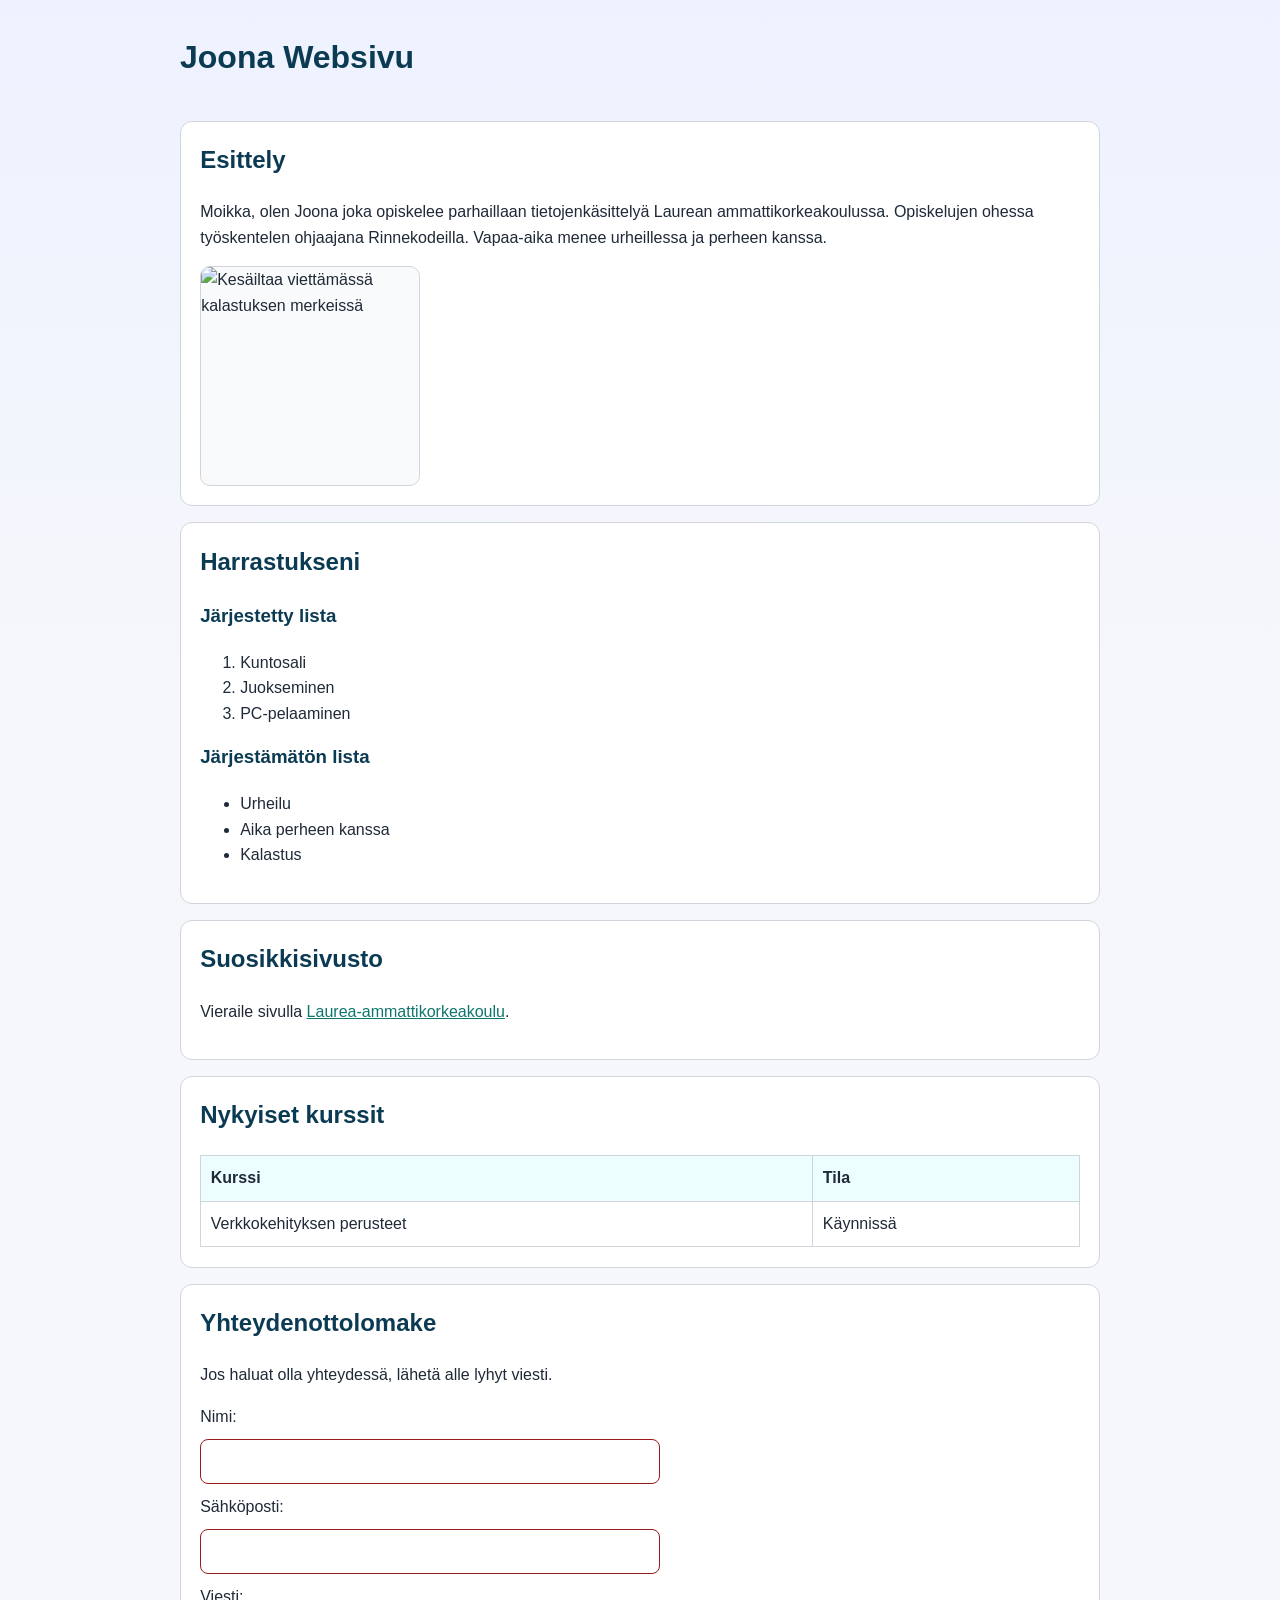
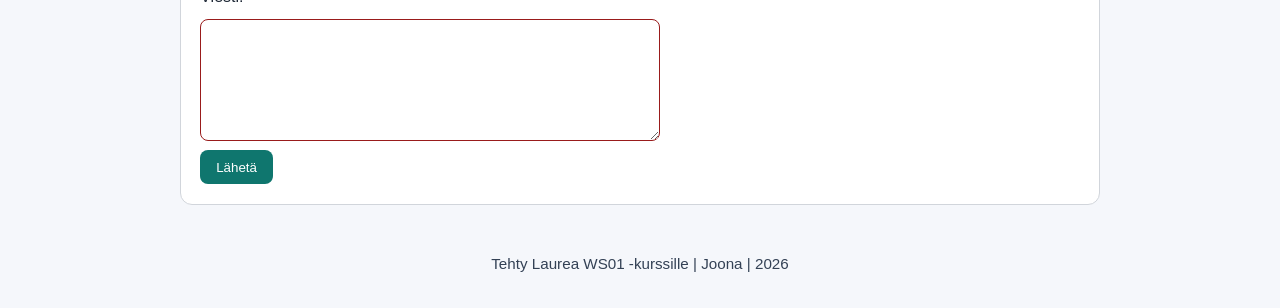
==== ws01/index.html @ d9d29f17 "Add WS01 baseline folder structure" ====
<!DOCTYPE html>
<html lang="fi">

<head>
    <meta charset="UTF-8">
    <meta name="viewport" content="width=device-width, initial-scale=1.0">
    <meta http-equiv="Content-Security-Policy"
        content="default-src 'self'; img-src 'self' data: https:; style-src 'self'; form-action 'self' https://formsubmit.co; base-uri 'none'; object-src 'none'; frame-ancestors 'none'; upgrade-insecure-requests">
    <meta name="referrer" content="strict-origin-when-cross-origin">
    <title>Joona Webisivu</title>
    <link rel="stylesheet" href="styles.css">
</head>

<body>
    <header>
        <h1>Joona Websivu</h1>
    </header>

    <main>
        <section aria-labelledby="about-me-heading">
            <h2 id="about-me-heading">Esittely</h2>
            <p>
                Moikka, olen Joona joka opiskelee parhaillaan tietojenkäsittelyä Laurean ammattikorkeakoulussa.
                Opiskelujen ohessa työskentelen ohjaajana Rinnekodeilla. Vapaa-aika menee urheillessa ja perheen kanssa.
            </p>
            <img src="images/20250708_213946.jpg" alt="Kesäiltaa viettämässä kalastuksen merkeissä" width="220"
                height="220">
        </section>

        <section aria-labelledby="list-heading">
            <h2 id="list-heading">Harrastukseni</h2>

            <h3>Järjestetty lista</h3>
            <ol>
                <li>Kuntosali</li>
                <li>Juokseminen</li>
                <li>PC-pelaaminen</li>
            </ol>

            <h3>Järjestämätön lista</h3>
            <ul>
                <li>Urheilu</li>
                <li>Aika perheen kanssa</li>
                <li>Kalastus</li>
            </ul>
        </section>

        <section aria-labelledby="link-heading">
            <h2 id="link-heading">Suosikkisivusto</h2>
            <p>
                Vieraile sivulla
                <a href="https://www.laurea.fi" target="_blank" rel="noopener noreferrer">Laurea-ammattikorkeakoulu</a>.
            </p>
        </section>

        <section aria-labelledby="table-heading">
            <h2 id="table-heading">Nykyiset kurssit</h2>
            <table>
                <thead>
                    <tr>
                        <th>Kurssi</th>
                        <th>Tila</th>
                    </tr>
                </thead>
                <tbody>
                    <tr>
                        <td>Verkkokehityksen perusteet</td>
                        <td>Käynnissä</td>
                    </tr>
                </tbody>
            </table>
        </section>

        <section aria-labelledby="form-heading">
            <h2 id="form-heading">Yhteydenottolomake</h2>
            <p>Jos haluat olla yhteydessä, lähetä alle lyhyt viesti.</p>
            <form action="https://formsubmit.co/joonajehkonen1996@gmail.com" method="post">
                <input type="hidden" name="_subject" value="Uusi viesti Joona Websivu -lomakkeesta">
                <input type="hidden" name="_template" value="table">
                <input type="hidden" name="_next" value="https://jehkis.github.io/verkkosivu_teht-v-/kiitos.html">
                <input type="text" name="_honey" class="hp-field" tabindex="-1" autocomplete="off">
                <label for="name">Nimi:</label>
                <input type="text" id="name" name="name" autocomplete="name" minlength="2" maxlength="80" required>

                <label for="email">Sähköposti:</label>
                <input type="email" id="email" name="email" autocomplete="email" maxlength="120" required>

                <label for="message">Viesti:</label>
                <textarea id="message" name="message" rows="4" minlength="10" maxlength="1000" required></textarea>

                <input type="submit" value="Lähetä">
            </form>
        </section>
    </main>

    <footer>
        <p>Tehty Laurea WS01 -kurssille | Joona | 2026</p>
    </footer>
</body>

</html>
---- ws01/styles.css ----
:root {
    --bg: #f5f7fb;
    --surface: #ffffff;
    --text: #1f2937;
    --accent: #0f766e;
    --accent-strong: #115e59;
    --ok: #166534;
    --danger: #991b1b;
    --border: #d1d5db;
}

* {
    box-sizing: border-box;
}

body {
    margin: 0;
    font-family: "Segoe UI", Tahoma, Geneva, Verdana, sans-serif;
    line-height: 1.6;
    color: var(--text);
    background: linear-gradient(180deg, #eef2ff 0%, var(--bg) 35%, var(--bg) 100%);
}

header,
main {
    width: min(920px, 92vw);
    margin: 0 auto;
}

header {
    padding: 2rem 0 1rem;
}

main {
    padding-bottom: 1rem;
}

section {
    background: var(--surface);
    border: 1px solid var(--border);
    border-radius: 12px;
    padding: 1.2rem;
    margin-bottom: 1rem;
}

h1,
h2,
h3 {
    margin-top: 0;
    color: #0b3a53;
}

img {
    display: block;
    margin-top: 0.8rem;
    max-width: 100%;
    height: auto;
    border: 1px solid var(--border);
    border-radius: 10px;
    background: #f9fafb;
}

a {
    color: var(--accent);
}

table {
    width: 100%;
    border-collapse: collapse;
}

th,
td {
    border: 1px solid var(--border);
    padding: 0.6rem;
    text-align: left;
}

th {
    background-color: #ecfeff;
}

form {
    display: grid;
    gap: 0.6rem;
    max-width: 460px;
}

.hp-field {
    position: absolute;
    left: -9999px;
    width: 1px;
    height: 1px;
    opacity: 0;
}

input[type="text"],
input[type="email"],
textarea {
    padding: 0.55rem;
    border: 1px solid var(--border);
    border-radius: 8px;
    font: inherit;
    transition: border-color 120ms ease, box-shadow 120ms ease;
}

input[type="text"]:focus,
input[type="email"]:focus,
textarea:focus {
    outline: none;
    border-color: var(--accent);
    box-shadow: 0 0 0 3px rgb(15 118 110 / 0.15);
}

input:invalid,
textarea:invalid {
    border-color: var(--danger);
}

input:valid,
textarea:valid {
    border-color: var(--ok);
}

input[type="submit"] {
    width: fit-content;
    border: none;
    border-radius: 8px;
    padding: 0.6rem 1rem;
    background: var(--accent);
    color: white;
    cursor: pointer;
}

input[type="submit"]:hover {
    background: var(--accent-strong);
}

footer {
    width: min(920px, 92vw);
    margin: 0 auto 2rem;
    text-align: center;
    color: #334155;
    font-size: 0.95rem;
}

@media (max-width: 640px) {
    header {
        padding: 1.4rem 0 0.8rem;
    }

    section {
        padding: 1rem;
        border-radius: 10px;
    }

    h1 {
        font-size: 1.5rem;
        line-height: 1.25;
    }

    h2 {
        font-size: 1.2rem;
    }

    form {
        max-width: 100%;
    }

    input[type="submit"] {
        width: 100%;
        text-align: center;
    }
}
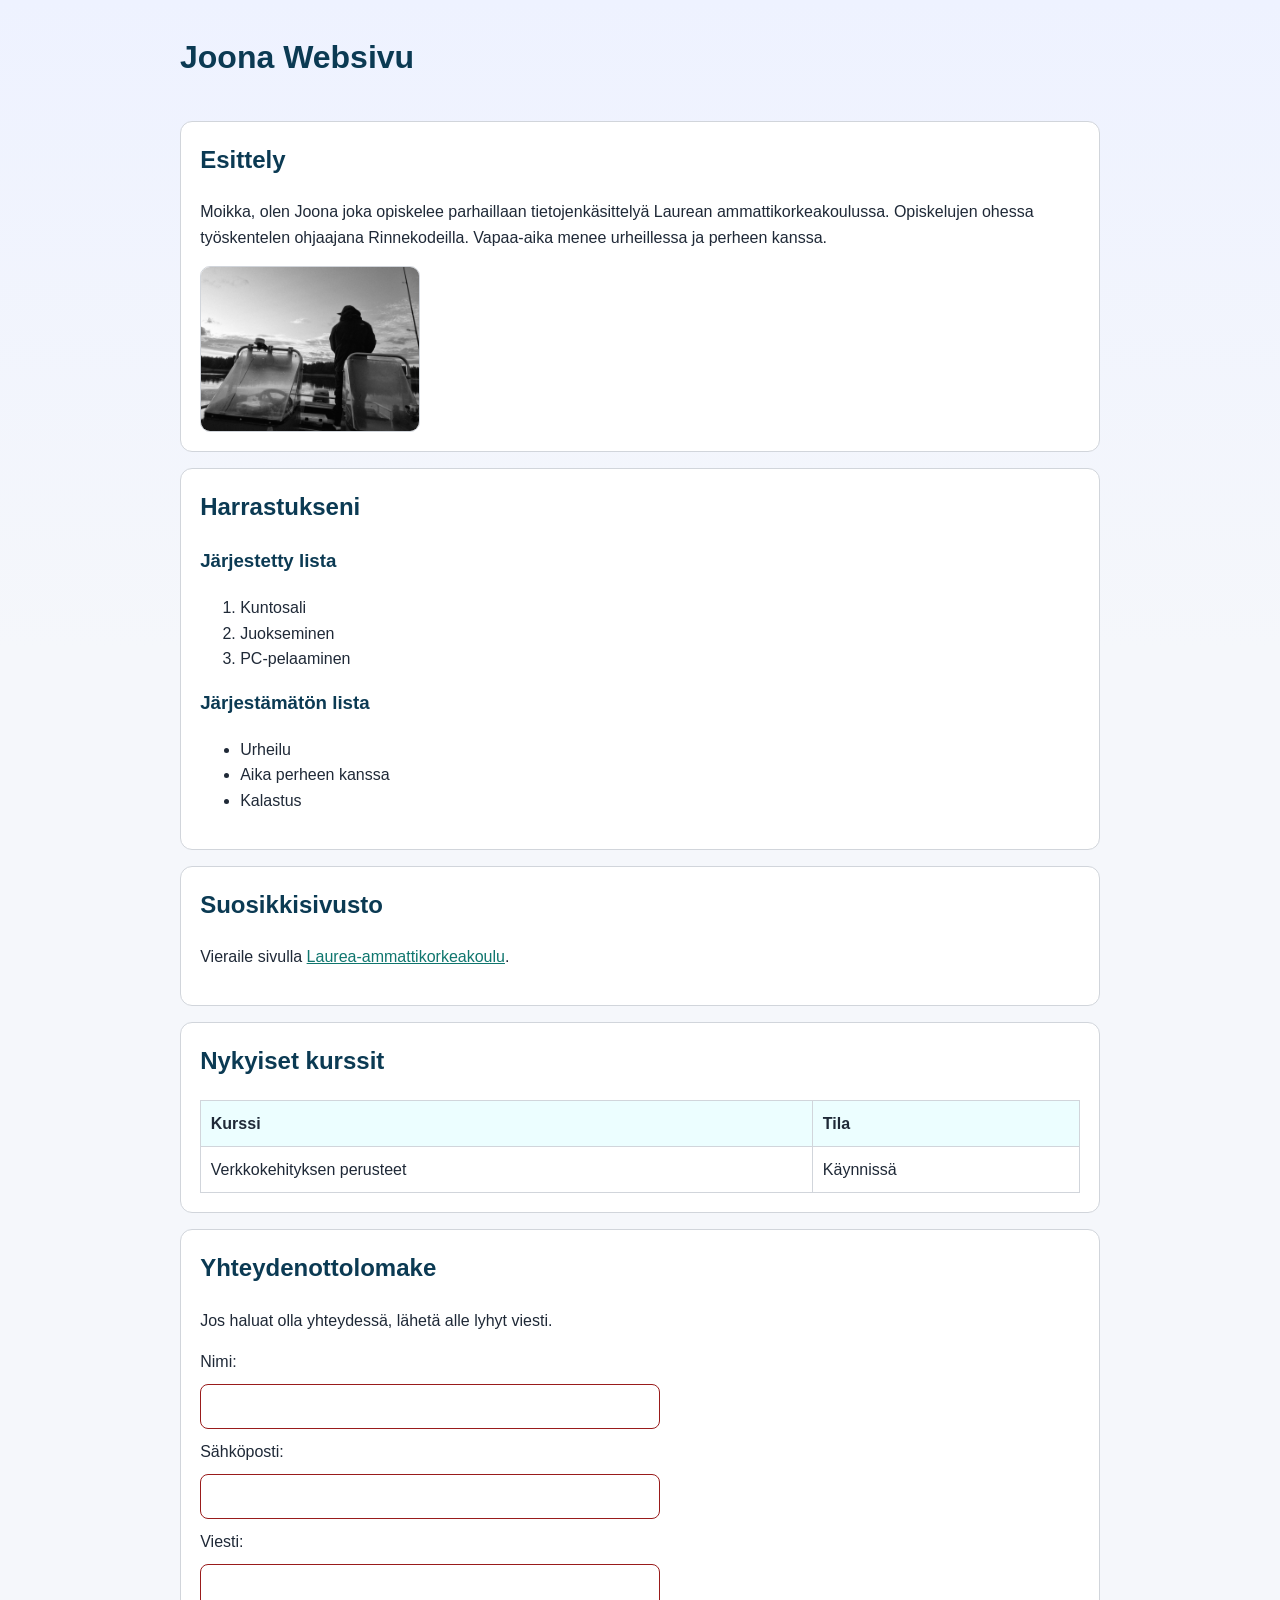
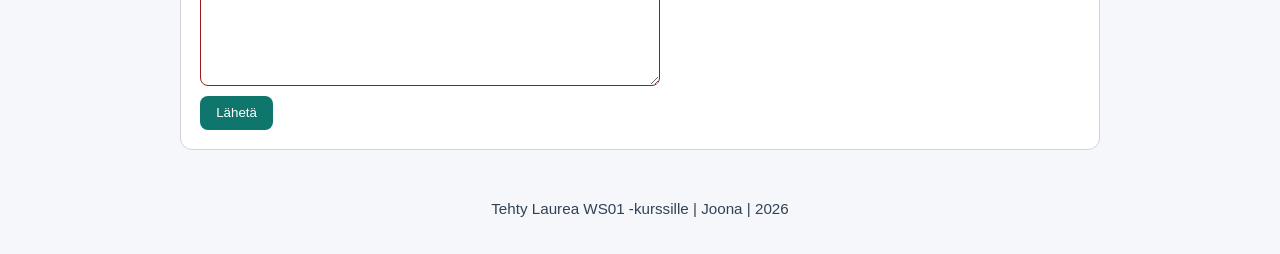
==== commit 313ba6da: "Fix WS01 image path" ====
--- a/ws01/index.html
+++ b/ws01/index.html
@@ -23,7 +23,7 @@
                 Moikka, olen Joona joka opiskelee parhaillaan tietojenkäsittelyä Laurean ammattikorkeakoulussa.
                 Opiskelujen ohessa työskentelen ohjaajana Rinnekodeilla. Vapaa-aika menee urheillessa ja perheen kanssa.
             </p>
-            <img src="images/20250708_213946.jpg" alt="Kesäiltaa viettämässä kalastuksen merkeissä" width="220"
+            <img src="../images/20250708_213946.jpg" alt="Kesäiltaa viettämässä kalastuksen merkeissä" width="220"
                 height="220">
         </section>
 
